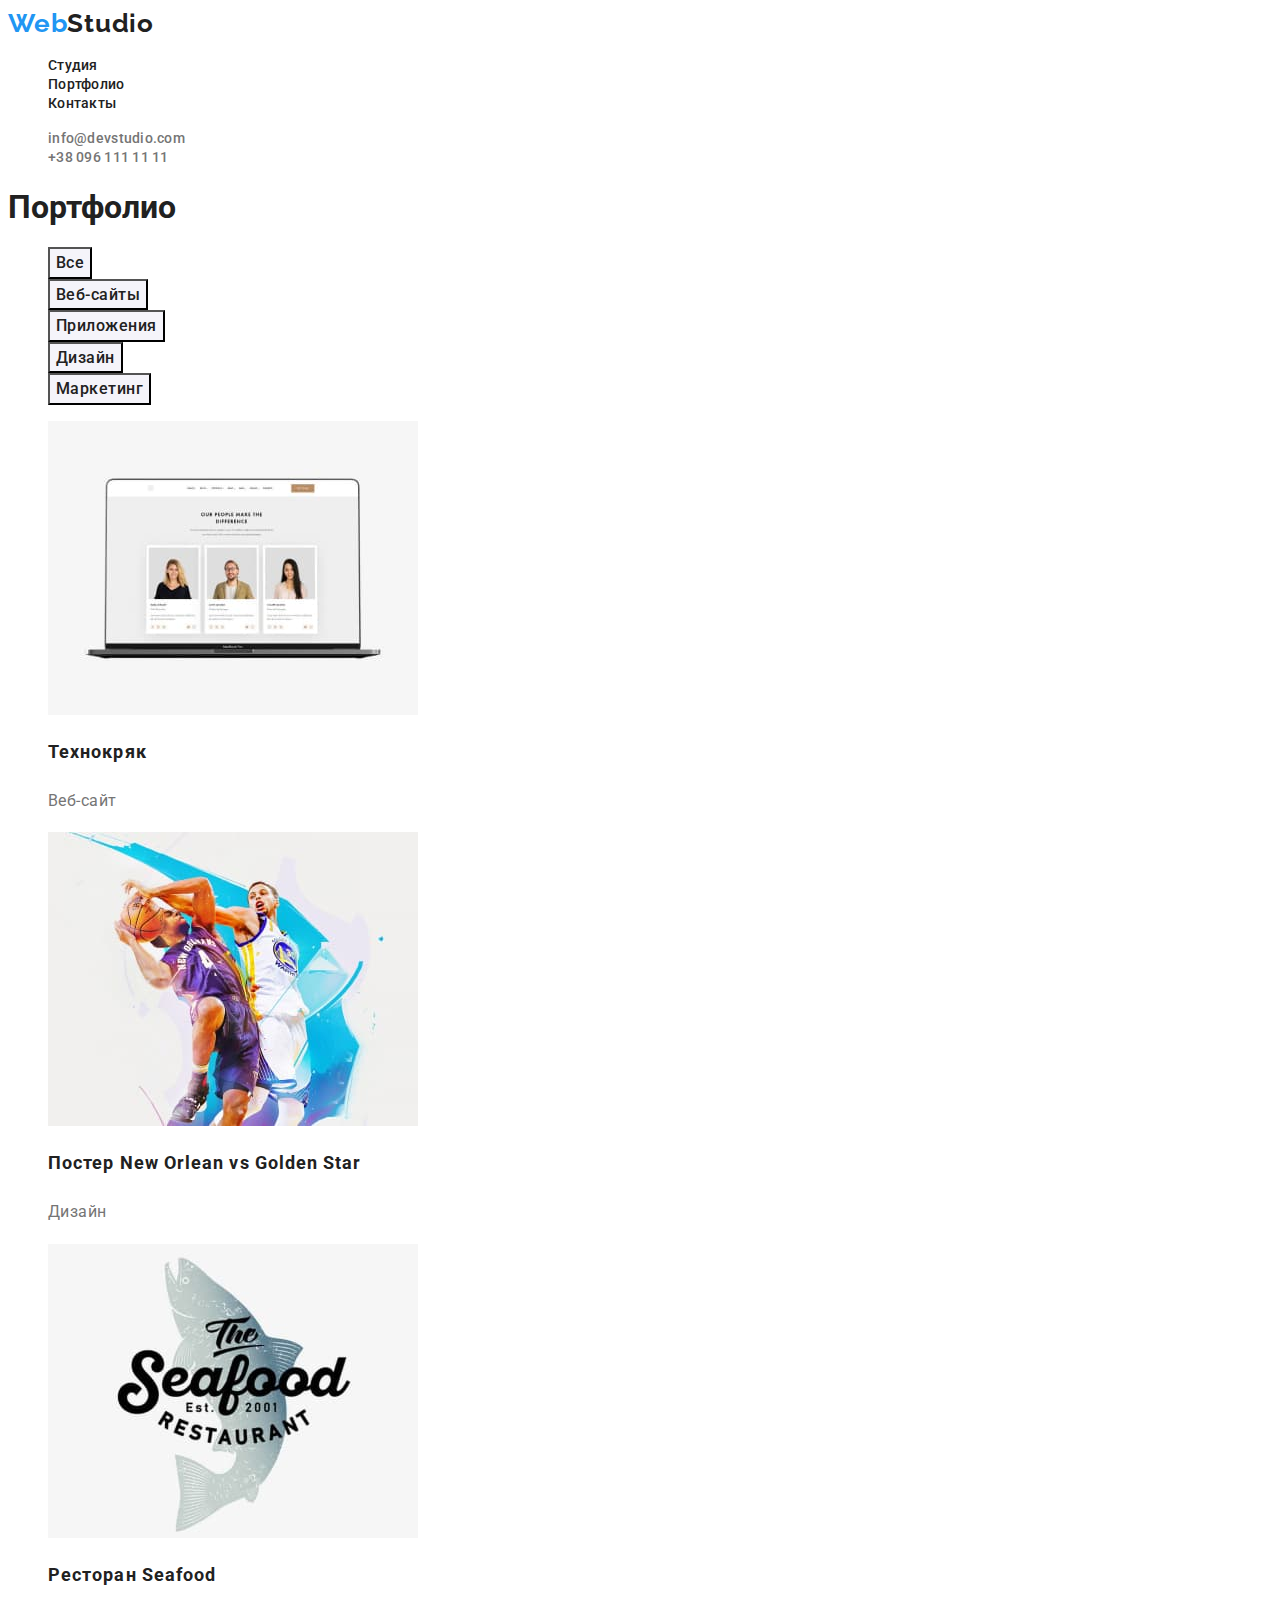
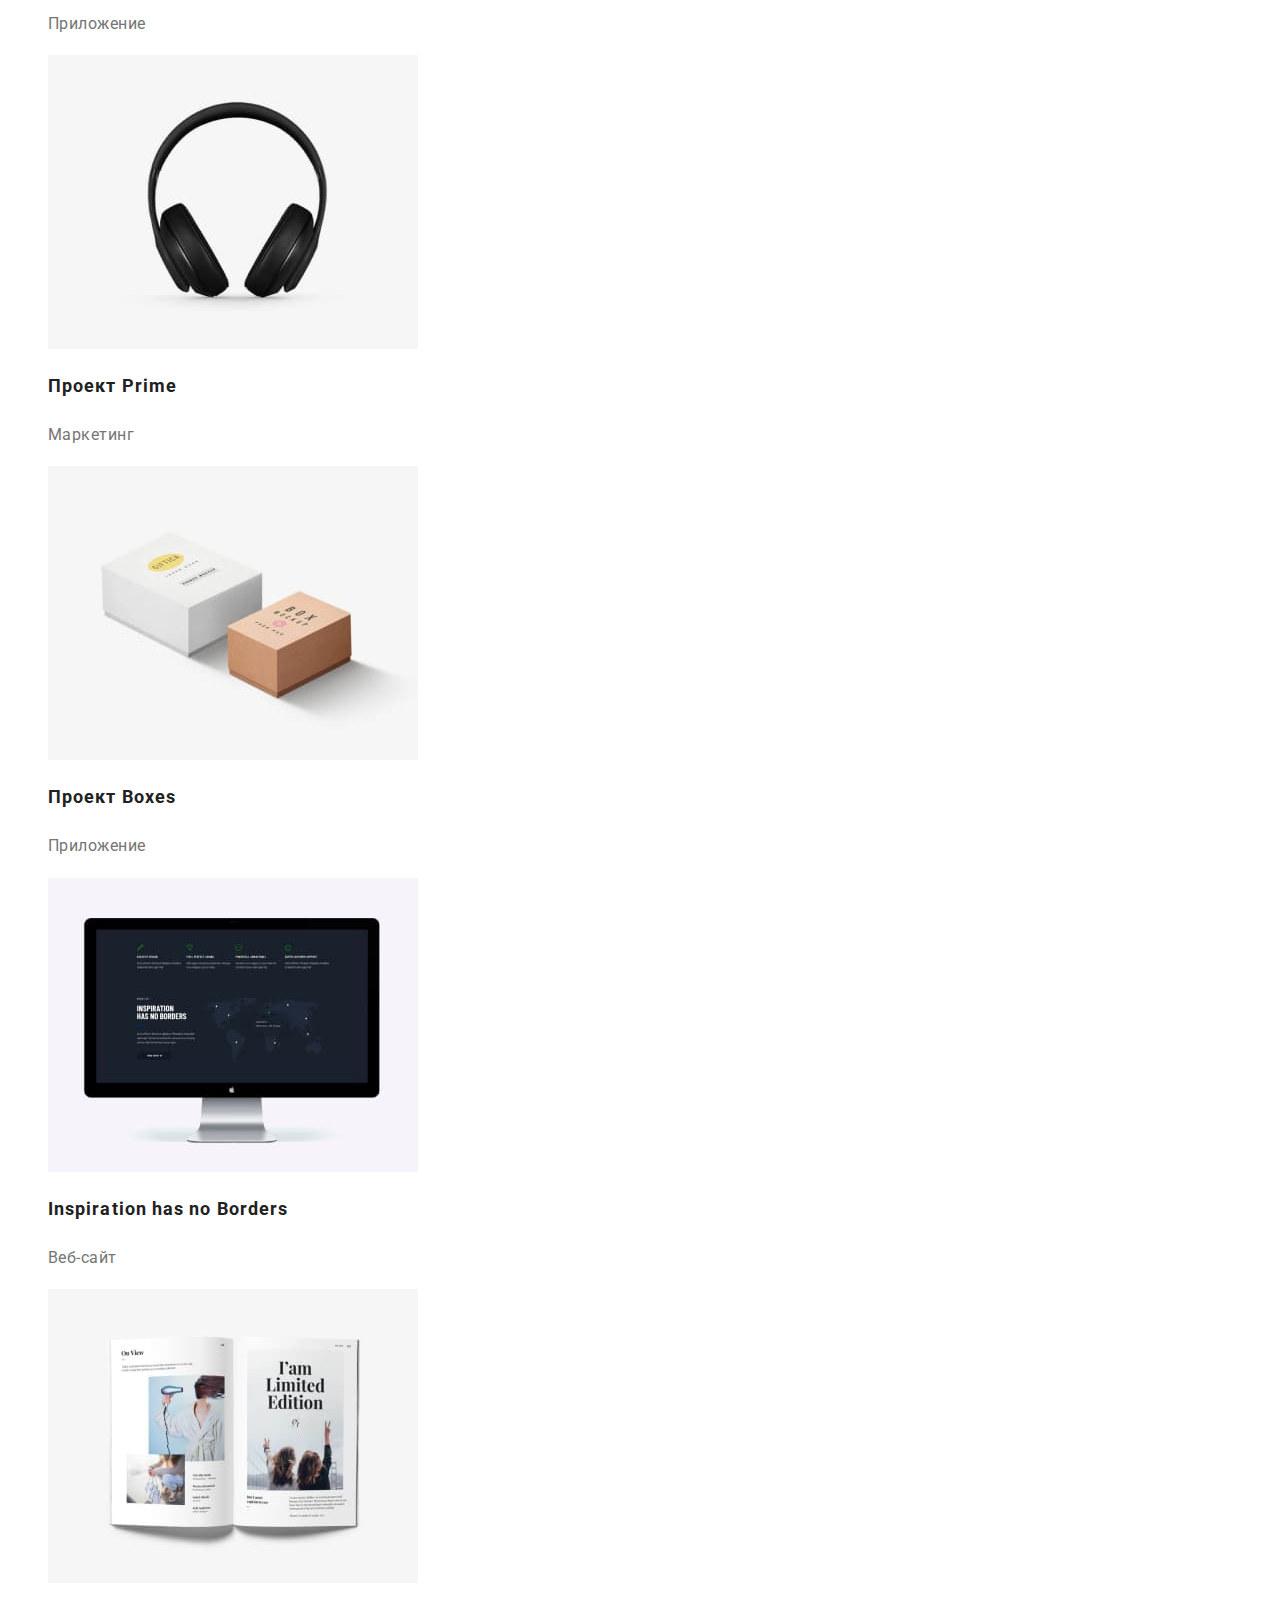
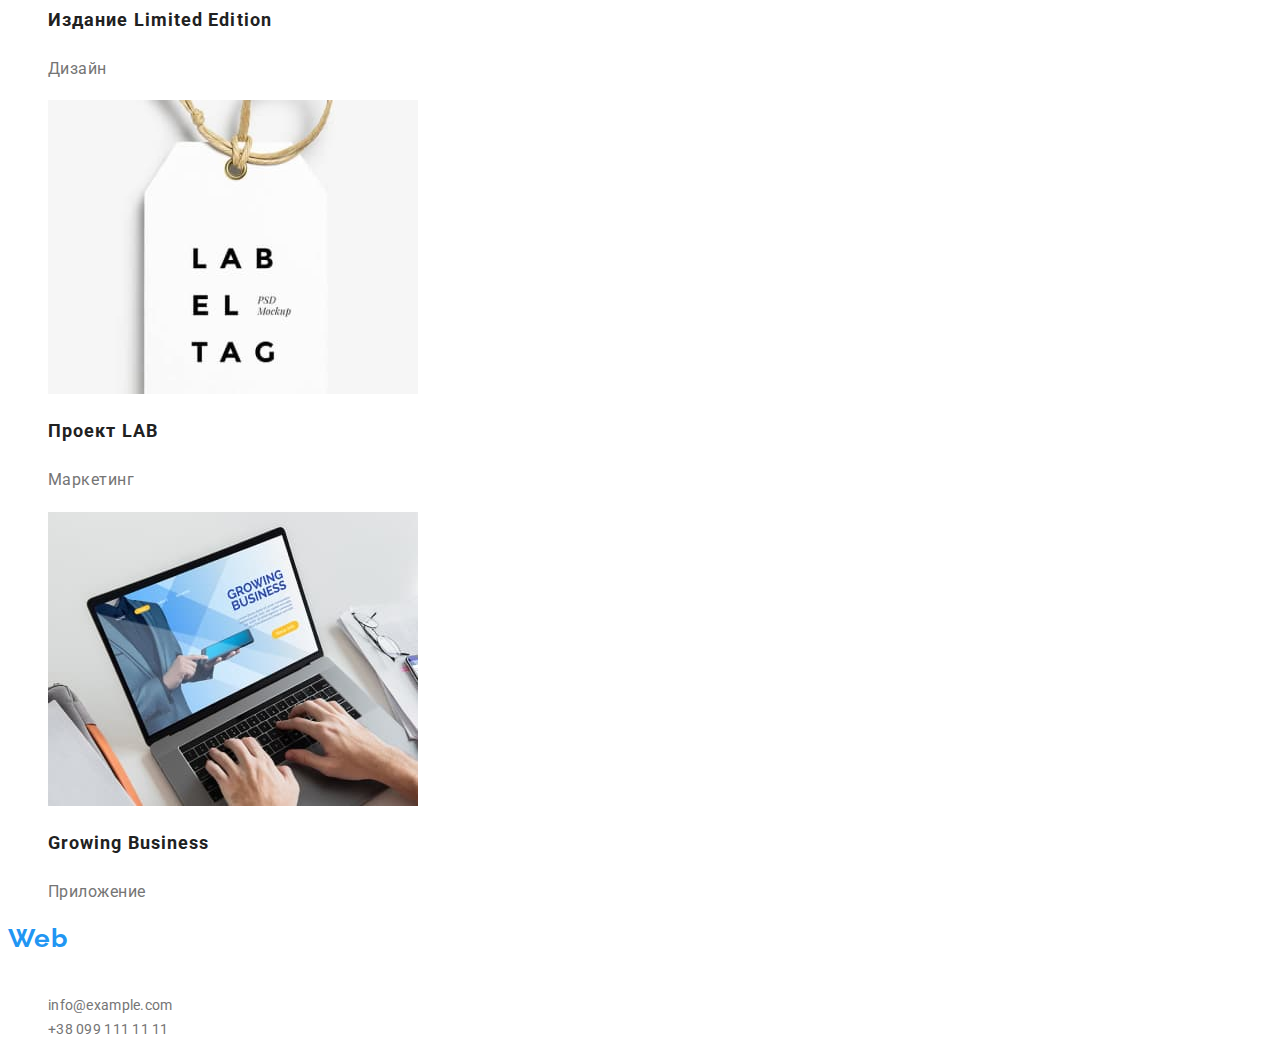
==== portfolio.html @ 9b7bf73d "," ====
<!DOCTYPE html>
<html lang="ru">
  <head>
    <meta charset="UTF-8" />
    <meta http-equiv="X-UA-Compatible" content="IE=edge" />
    <meta name="viewport" content="width=device-width, initial-scale=1.0" />
    <title>Document</title>
<link href="https://fonts.googleapis.com/css2?family=Raleway:wght@700&family=Roboto:wght@400;500;700;900&display=swap" rel="stylesheet">
    <link rel="stylesheet" href="css/styles.css" />
  </head>
  <body>
    <!--Шапка сайта-->
       <header>
      <nav>
        <a href="./index.html" class="logo"
          >Web<span class="logo-part">Studio</span></a
        >
        <ul>
          <li><a href="./index.html" class="nav-links">Студия</a></li>
          <li><a href="./portfolio.html" class="nav-links">Портфолио</a></li>
          <li><a href="" class="nav-links">Контакты</a></li>
        </ul>
      </nav>
      <ul>
        <li>
          <a href="mailto:info@devstudio.com" class="communication-first"
            >info@devstudio.com</a
          >
        </li>
        <li>
          <a href="tel:+380961111111" class="communication-first"
         >+38 096 111 11 11</a
          >
        </li>
      </ul>
    </header>

    <!--Портфолио-->
    <section>

      <h1>Портфолио</h1>
      <ul  class="filtr">
        <li><button type="button" class="portfolio-button">Все</button></li>
        <li><button type="button" class="portfolio-button">Веб-сайты</button></li>
        <li><button type="button" class="portfolio-button">Приложения</button></li>
        <li><button type="button" class="portfolio-button">Дизайн</button></li>
        <li><button type="button" class="portfolio-button">Маркетинг</button></li>
      </ul>
      <ul class="section">
        <li>
          <a href="" class="portfolio-link"><img src="images/img8.jpg" alt="Ноутбук с открытым сайтом" width="370" height="294">
          <h2 class="portfolio-title">Технокряк</h2>
          <p class="portfolio-item">Веб-сайт</p></a>
        </li>
         <li>
           <a href="" class="portfolio-link"><img src="images/img9.jpg" alt="Баскетболисты" width="370" height="294">
           <h2 class="portfolio-title">Постер New Orlean vs Golden Star</h2>
           <p class="portfolio-item">Дизайн</p></a>
         </li>
          <li>
            <a href="" class="portfolio-link"><img src="images/img10.jpg" alt="Логотип рыбного ресторана" width="370" height="294">
            <h2 class="portfolio-title">Ресторан Seafood</h2>
            <p class="portfolio-item">Приложение</p></a>
          </li>
           <li>
             <a href="" class="portfolio-link">
             <img src="images/img11.jpg" alt="Наушники" width="370" height="294">
             <h2 class="portfolio-title">Проект Prime</h2>
             <p class="portfolio-item">Маркетинг</p></a>
           </li>
            <li>
              <a href="" class="portfolio-link"><img src="images/img12.jpg" alt="Запакованые коробочки" width="370" height="294">
              <h2 class="portfolio-title">Проект Boxes</h2>
              <p class="portfolio-item">Приложение</p></a>
            </li>
             <li>
              <a href="" class="portfolio-link"> <img src="images/img13.jpg" alt="Экран компьютера с открытой программой" width="370" height="294">
               <h2 class="portfolio-title">Inspiration has no Borders</h2>
               <p class="portfolio-item">Веб-сайт</p></a>
             </li>
              <li><a href="" class="portfolio-link">
                <img src="images/img14.jpg" alt="Открытый журнал" width="370" height="294">
                <h2 class="portfolio-title">Издание Limited Edition</h2>
                <p class="portfolio-item">Дизайн</p></a>
              </li>
               <li>
                 <a href="" class="portfolio-link"><img src="images/img15.jpg" alt="Етикетка" width="370" height="294">
                 <h2 class="portfolio-title">Проект LAB</h2>
                 <p class="portfolio-item">Маркетинг</p></a>
               </li>
                <li><a href="" class="portfolio-link">
                  <img src="images/img16.jpg" alt="Работа за ноутбуком" width="370" height="294">
                  <h2 class="portfolio-title">Growing Business</h2>
                  <p class="portfolio-item">Приложение</p></a>
                </li>
                
      </ul>
    </section>
    
    <!--Футер--> 
   <footer>
      <a href="./index.html" class="logo"
        >Web<span class="logo-lower">Studio</span></a
      >
      <address class="address">г. Киев, пр-т Леси Украинки, 26</address>
      <ul>
        <li>
          <a href="mailto:info@example.com" class="communication-second"
            >info@example.com</a
          >
        </li>
        <li>
          <a href="tel:+380991111111" class="communication-second"
         >+38 099 111 11 11</a
          >

        </li>
      </ul>
  </footer>
</html>
---- css/styles.css ----
:root {
    --primary-text-color: #757575;
    --title-text-color: #212121;
    --accent-color:  #2196F3;
    --secondary-text-color: #ffffff;
    --button-background: #f5f4fa;
}
a:active{
  color: var(--accent-color);
}

body {
  font-family: roboto, sans-serif;
  color:var(--title-text-color);
}
li {
  list-style: none;
}


/* Шапка сайта */
.logo {
  color:var(--accent-color);
  font-family: raleway, sans-serif;
  text-decoration: none;
  font-weight: bold;
  font-size: 26px;
  line-height: 1.2;
  letter-spacing: 0.03em;
}
.logo-part {
  color: var(--title-text-color);
}
.logo-lower {
  color:var(--secondary-text-color);
}

.nav-links {
  color: var(--title-text-color);
  text-decoration: none;
  font-weight: 500;
  font-size: 14px;
  line-height: 1.2;
  letter-spacing: 0.02em;
}
.nav-links:hover,
.nav-links:focus {
  color:var(--accent-color);
}
 
.communication-first {
  color:var(--primary-text-color);
  text-decoration: none;
  font-weight: 500;
  font-size: 14px;
  line-height: 1.2;
  letter-spacing: 0.02em;
}
.communication-first:hover,
.communication-first:focus {
  color:var(--accent-color);
}

/*Герой */
.hero-title {
  color: var(--secondary-text-color);
  font-weight: 900;
  font-size: 44px;
  line-height: 1.4;
  text-align: center;
  letter-spacing: 0.06em;
  text-transform: uppercase;
}
.button {
  color: var(--secondary-text-color);
  background-color: var(--accent-color);
  font-weight: bold;
  font-size: 16px;
  line-height: 1.8;
}

 /* Преимущества */
.section {
  letter-spacing: 0.03em;
}

.section-title {
  font-weight: bold;
  font-size: 36px;
  line-height: 1.17;
  text-align: center;
}

.section-item {
  font-weight: bold;
  font-size: 14px;
  line-height: 1.4;
  text-transform: uppercase;
}

.information {
  font-size: 14px;
  line-height: 1.7;
  color: var(--primary-text-color);
}

 /* Сотрудники */
.team-member {
  font-weight: 500;
  font-size: 16px;
  line-height: 1.9;
  text-align: center;
}
.profession {
  color:var(--primary-text-color);
  font-size: 16px;
  line-height: 1.9;
  text-align: center;
}
.address {
  color:var(--secondary-text-color);
  font-size: 14px;
  line-height: 1.7;
  font-style: normal;
}
.communication-second {
  color:var(--primary-text-color);
  text-decoration: none;
  font-size: 14px;
  line-height: 1.7;
  letter-spacing: 0.02em;
}

/* Портфолио */

.portfolio-button {
  color: var(--title-text-color);
  background-color:var(--button-background);
  font-weight: 500;
  font-size: 16px;
  line-height: 1.6;
  text-align: center;
  letter-spacing: 0.03em;
  cursor: pointer;
}
.portfolio-button:focus,
.portfolio-button:hover {
  background-color:var(--accent-color);
  color: var(--secondary-text-color);
}
.portfolio-title {
  color:var(--title-text-color);
  font-weight: bold;
  font-size: 18px;
  line-height: 2;
  letter-spacing: 0.06em;
}
.portfolio-item {
  color:var(--primary-text-color);
  font-size: 16px;
  line-height: 1.9;
}
.portfolio-link {
  text-decoration: none;
}
button {
  font-family: inherit;
}
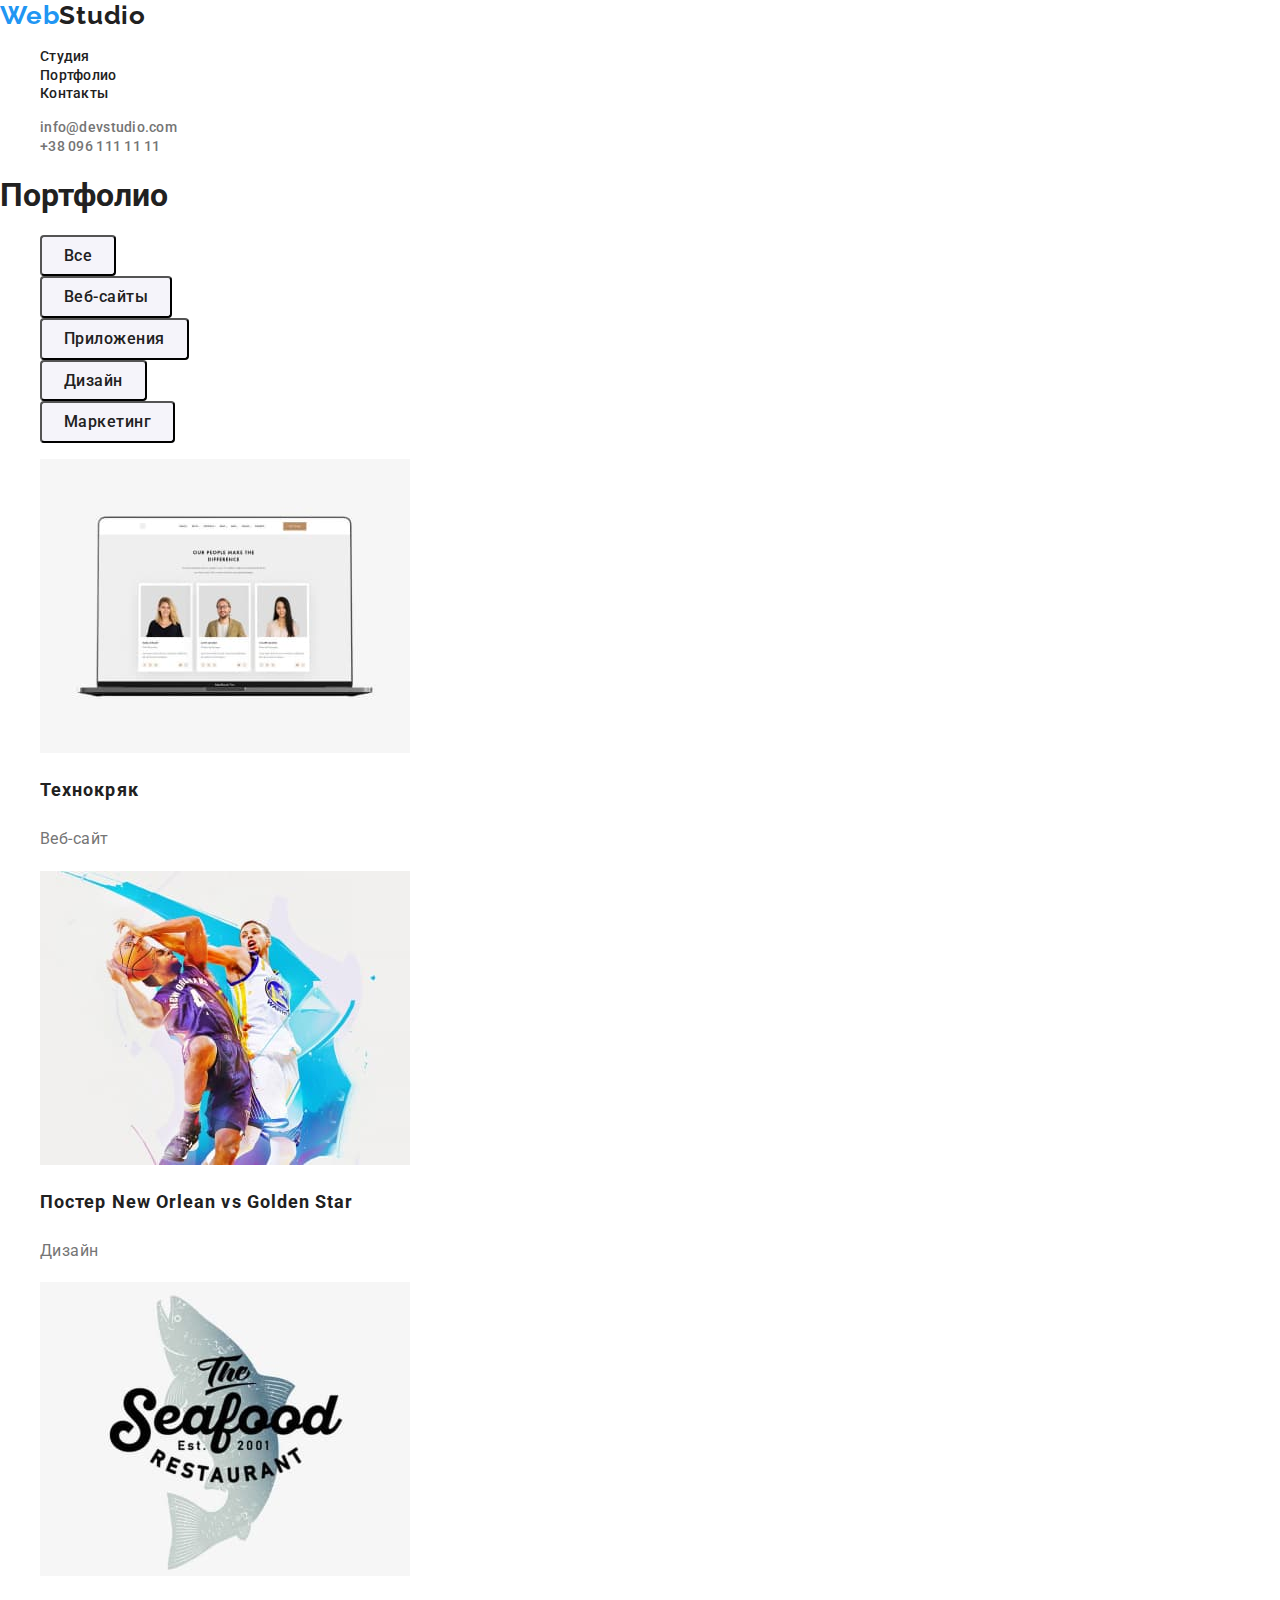
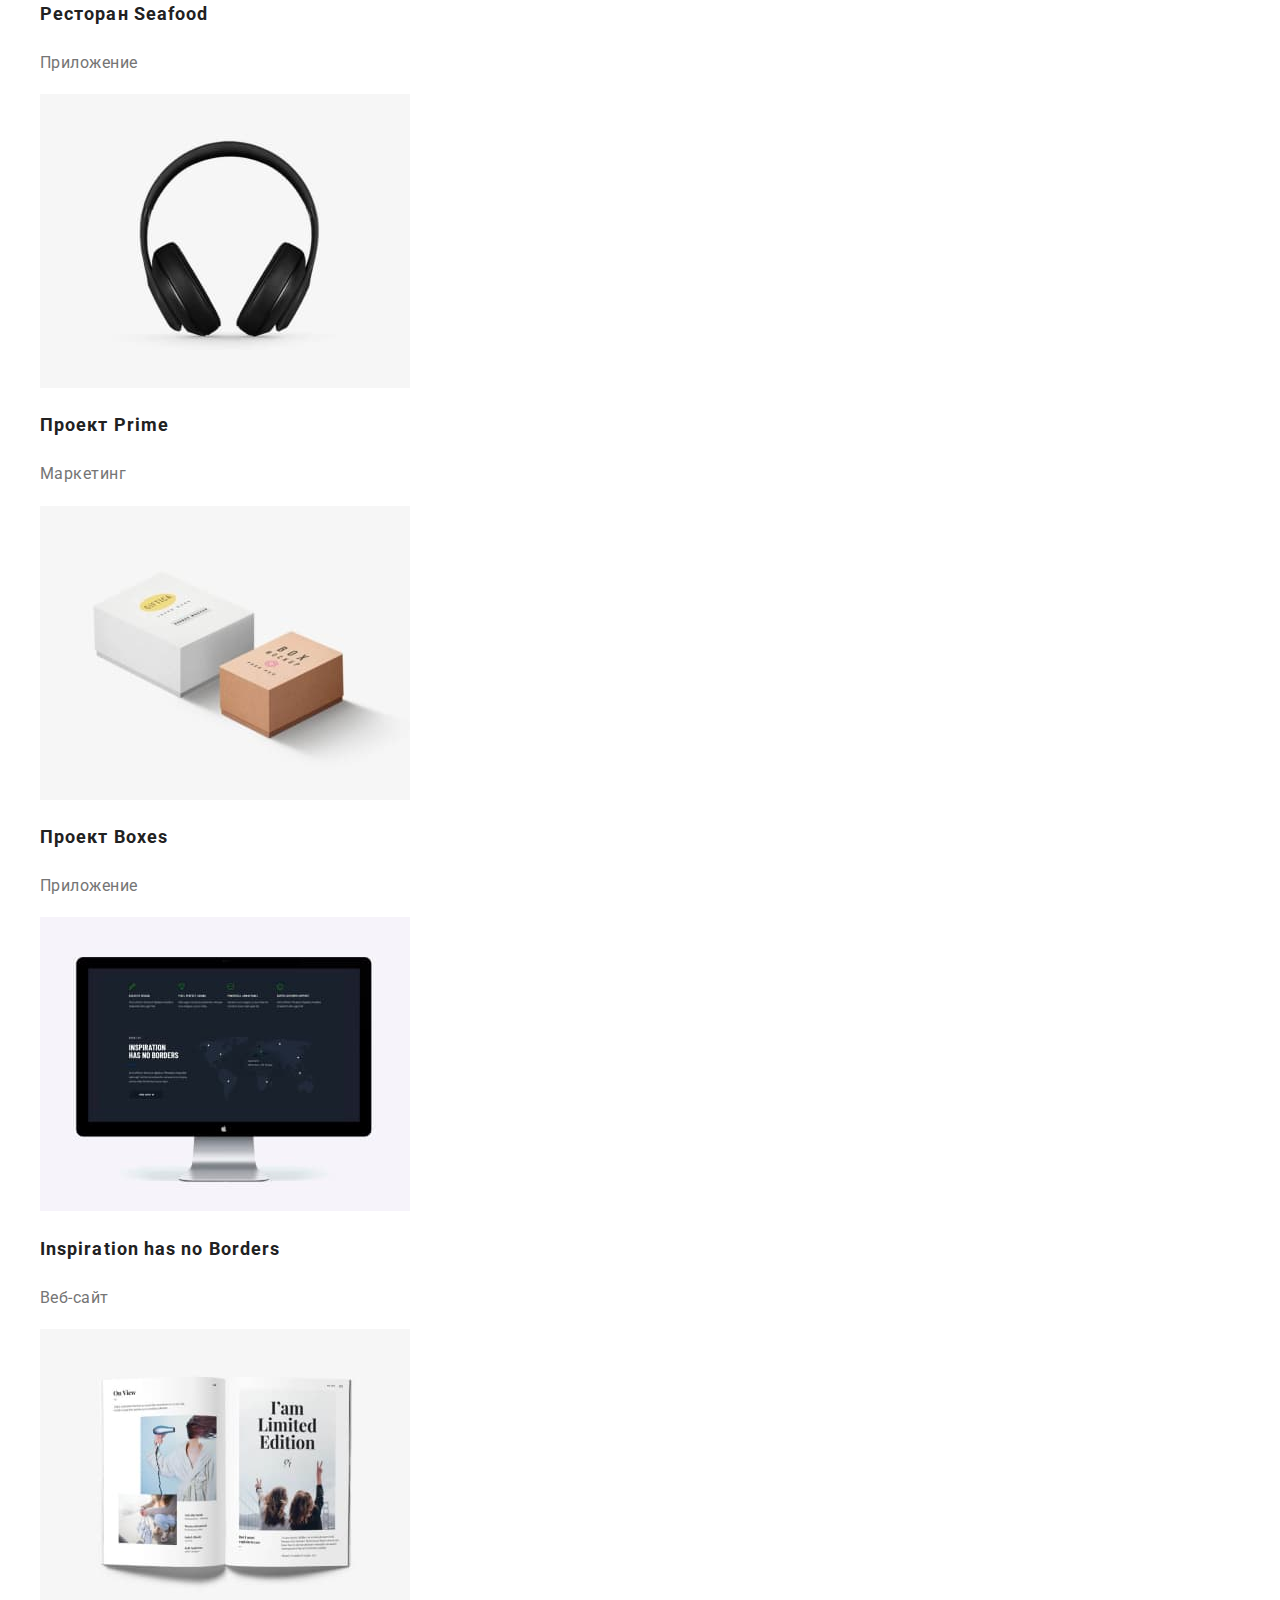
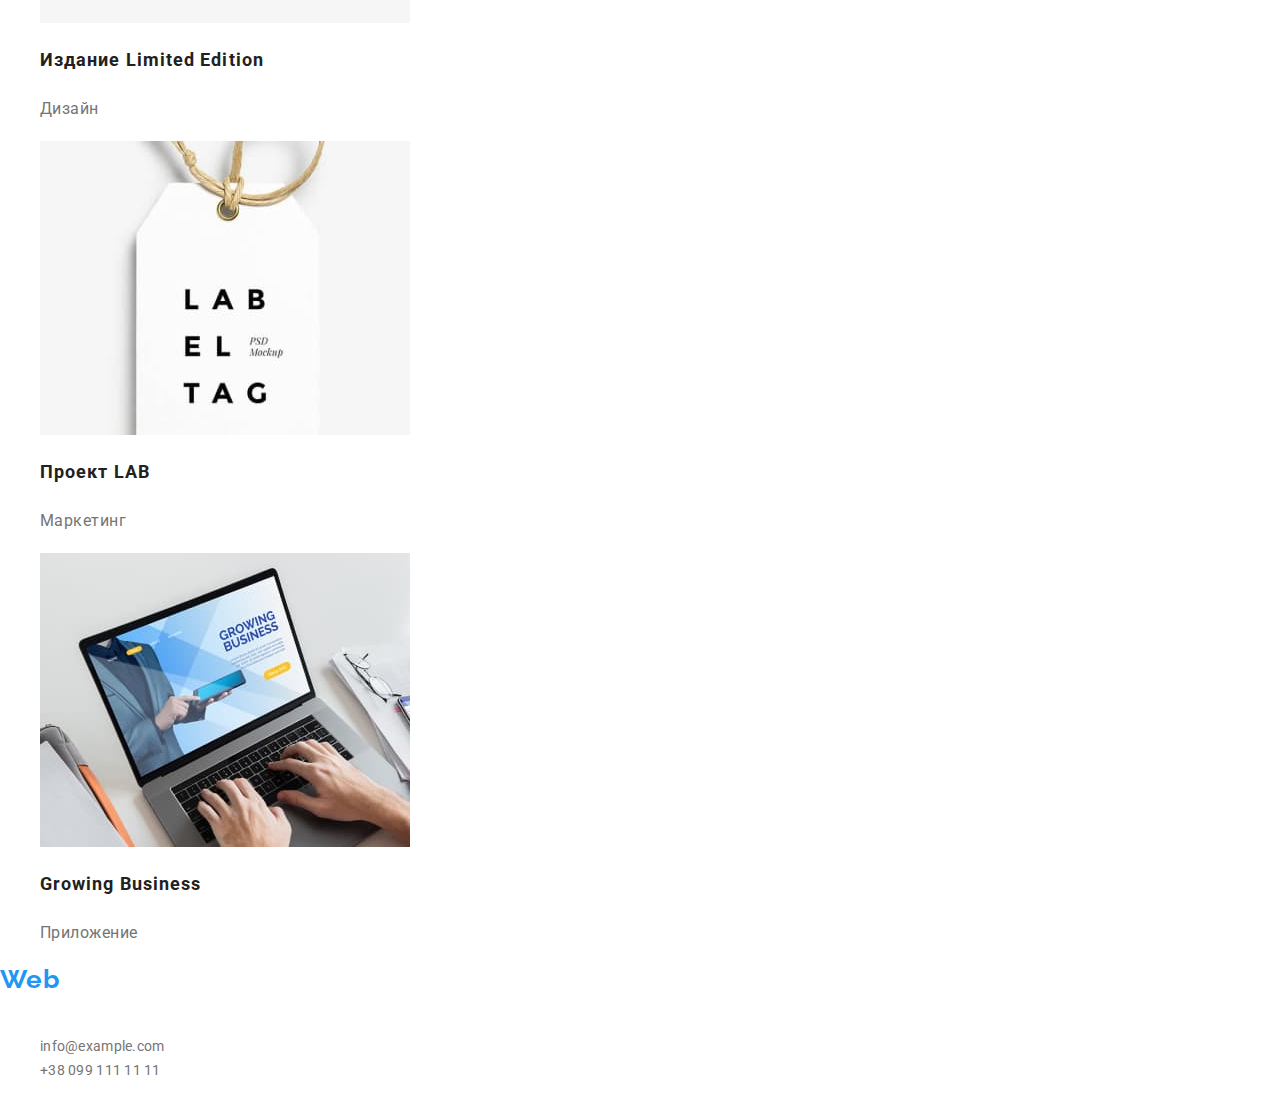
==== commit 46c79038: "ю" ====
--- a/portfolio.html
+++ b/portfolio.html
@@ -6,6 +6,7 @@
     <meta name="viewport" content="width=device-width, initial-scale=1.0" />
     <title>Document</title>
 <link href="https://fonts.googleapis.com/css2?family=Raleway:wght@700&family=Roboto:wght@400;500;700;900&display=swap" rel="stylesheet">
+<link rel="stylesheet" href="https://cdnjs.cloudflare.com/ajax/libs/modern-normalize/1.0.0/modern-normalize.min.css">
     <link rel="stylesheet" href="css/styles.css" />
   </head>
   <body>
--- a/css/styles.css
+++ b/css/styles.css
@@ -70,6 +70,7 @@
   text-align: center;
   letter-spacing: 0.06em;
   text-transform: uppercase;
+  outline: 1px solid tomato;
 }
 .button {
   color: var(--secondary-text-color);
@@ -142,6 +143,8 @@
   text-align: center;
   letter-spacing: 0.03em;
   cursor: pointer;
+  padding: 6px 22px;
+  border-radius: 4px;
 }
 .portfolio-button:focus,
 .portfolio-button:hover {
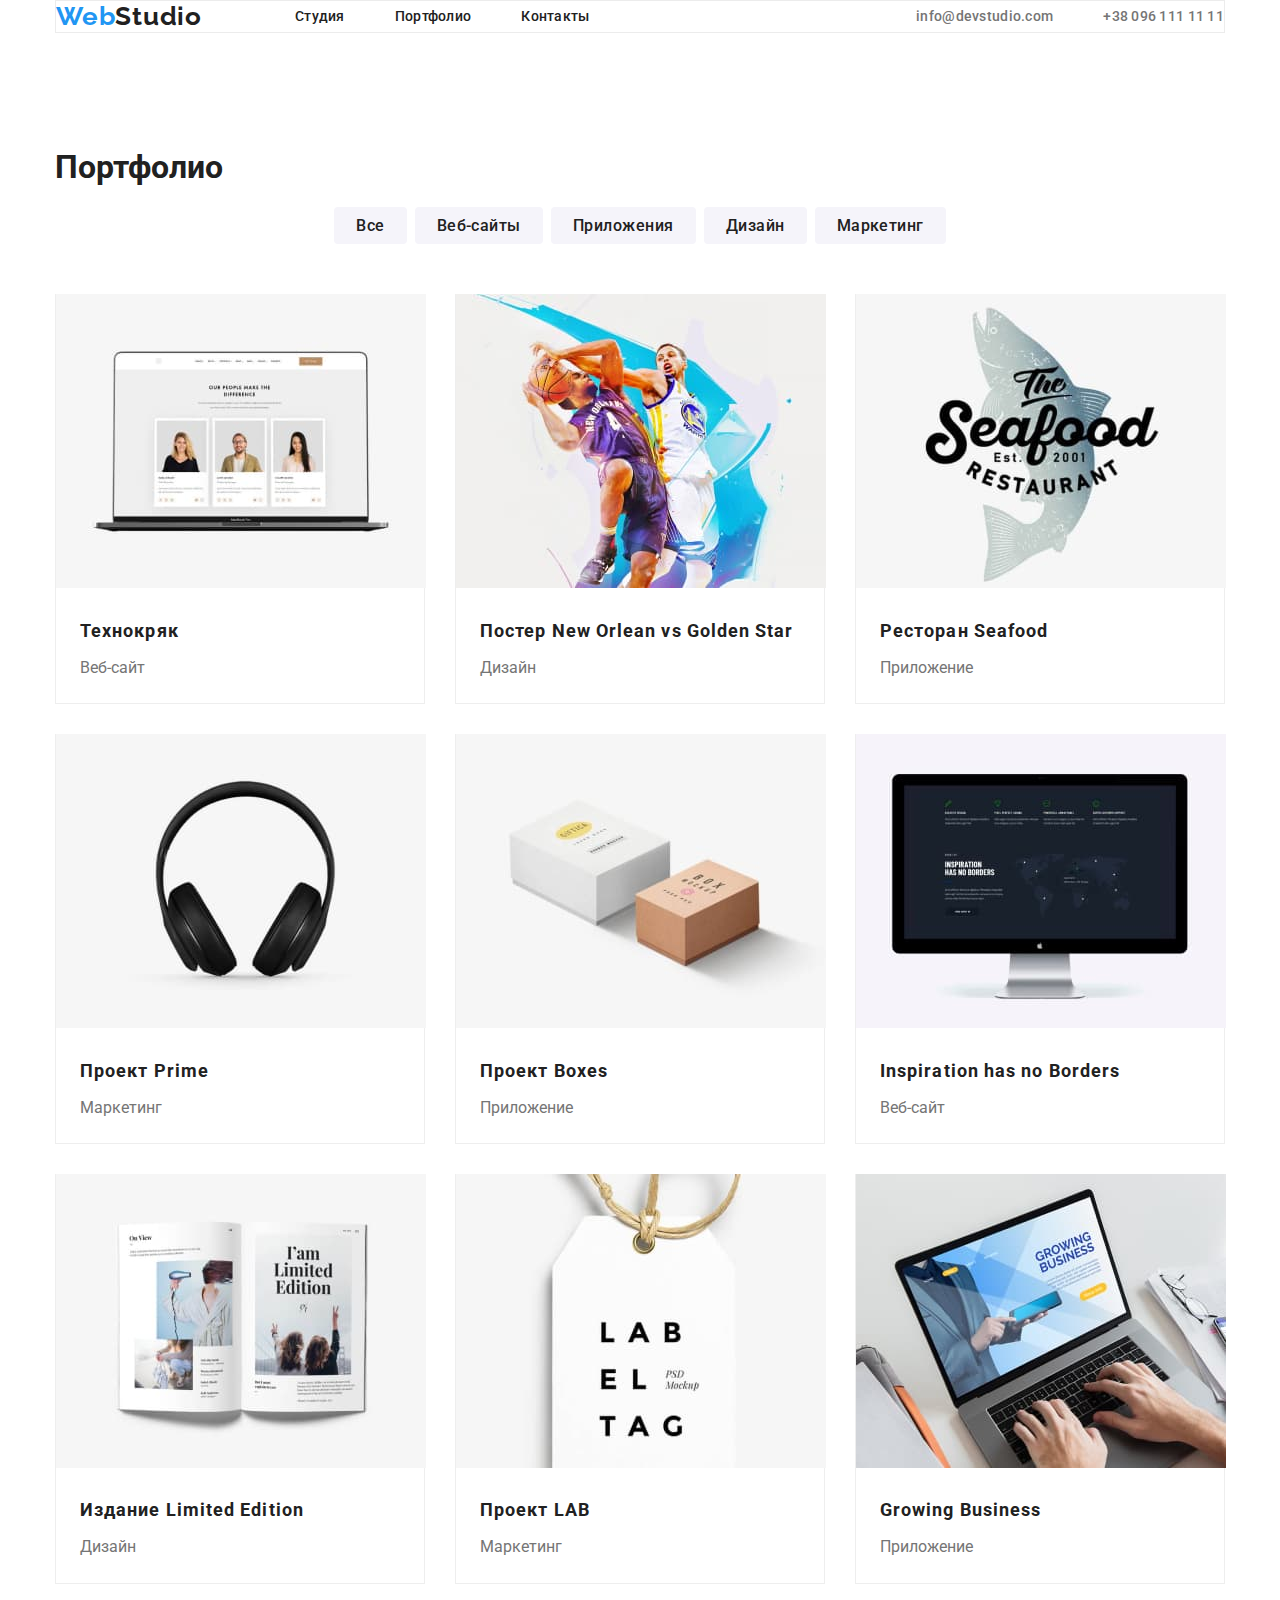
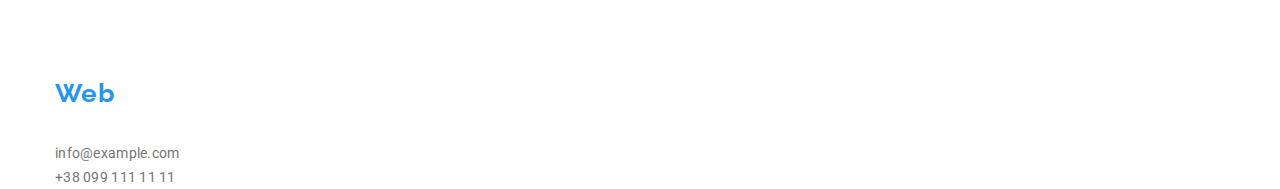
==== commit 786bc70e: "." ====
--- a/portfolio.html
+++ b/portfolio.html
@@ -1,121 +1,131 @@
 <!DOCTYPE html>
 <html lang="ru">
-  <head>
-    <meta charset="UTF-8" />
-    <meta http-equiv="X-UA-Compatible" content="IE=edge" />
-    <meta name="viewport" content="width=device-width, initial-scale=1.0" />
-    <title>Document</title>
-<link href="https://fonts.googleapis.com/css2?family=Raleway:wght@700&family=Roboto:wght@400;500;700;900&display=swap" rel="stylesheet">
-<link rel="stylesheet" href="https://cdnjs.cloudflare.com/ajax/libs/modern-normalize/1.0.0/modern-normalize.min.css">
-    <link rel="stylesheet" href="css/styles.css" />
-  </head>
-  <body>
-    <!--Шапка сайта-->
-       <header>
+
+<head>
+  <meta charset="UTF-8" />
+  <meta http-equiv="X-UA-Compatible" content="IE=edge" />
+  <meta name="viewport" content="width=device-width, initial-scale=1.0" />
+  <title>Document</title>
+  <link href="https://fonts.googleapis.com/css2?family=Raleway:wght@700&family=Roboto:wght@400;500;700;900&display=swap"
+    rel="stylesheet">
+  <link rel="stylesheet" href="https://cdnjs.cloudflare.com/ajax/libs/modern-normalize/1.0.0/modern-normalize.min.css">
+  <link rel="stylesheet" href="css/styles.css" />
+</head>
+
+<body>
+  <!--Шапка сайта-->
+  <div class="container">
+    <header class="header">
+      <a href="./index.html" class="logo">Web<span class="logo-part">Studio</span></a>
       <nav>
-        <a href="./index.html" class="logo"
-          >Web<span class="logo-part">Studio</span></a
-        >
-        <ul>
-          <li><a href="./index.html" class="nav-links">Студия</a></li>
-          <li><a href="./portfolio.html" class="nav-links">Портфолио</a></li>
-          <li><a href="" class="nav-links">Контакты</a></li>
+        <ul class="site-nav list">
+          <li class="item"><a href="./index.html" class="nav-links current">Студия</a></li>
+          <li class="item"><a href="./portfolio.html" class="nav-links current">Портфолио</a></li>
+          <li class="item"><a href="" class="nav-links current">Контакты</a></li>
         </ul>
       </nav>
-      <ul>
-        <li>
-          <a href="mailto:info@devstudio.com" class="communication-first"
-            >info@devstudio.com</a
-          >
+      <ul class="communication list">
+        <li class="item">
+          <a href="mailto:info@devstudio.com" class="communication-first">info@devstudio.com</a>
         </li>
-        <li>
-          <a href="tel:+380961111111" class="communication-first"
-         >+38 096 111 11 11</a
-          >
+        <li class="item">
+          <a href="tel:+380961111111" class="communication-first">+38 096 111 11 11</a>
         </li>
       </ul>
     </header>
+  </div>
 
-    <!--Портфолио-->
-    <section>
+  <!--Портфолио-->
+  <section class="section">
+    <div class="container">
+      <h1>Портфолио</h1>
+      <ul class="filtr">
+        <li class="filtr-list"><button type="button" class="portfolio-button">Все</button></li>
+        <li class="filtr-list"><button type="button" class="portfolio-button">Веб-сайты</button></li>
+        <li class="filtr-list"><button type="button" class="portfolio-button">Приложения</button></li>
+        <li class="filtr-list"><button type="button" class="portfolio-button">Дизайн</button></li>
+        <li class="filtr-list"><button type="button" class="portfolio-button">Маркетинг</button></li>
+      </ul>
+      <ul class="portfolio-container">
+        <li class="portfolio-elements">
+          <a href="" class="portfolio-link"><img src="images/img8.jpg" alt="Ноутбук с открытым сайтом" width="370">
+            <div class="border">
+              <h2 class="portfolio-title">Технокряк</h2>
+              <p class="portfolio-item">Веб-сайт</p>
+            </div>
+          </a>
+        </li>
+        <li class="portfolio-elements">
+          <a href="" class="portfolio-link"><img src="images/img9.jpg" alt="Баскетболисты" width="370">
+            <h2 class="portfolio-title">Постер New Orlean vs Golden Star</h2>
+            <p class="portfolio-item">Дизайн</p>
+          </a>
+        </li>
+        <li class="portfolio-elements">
+          <a href="" class="portfolio-link"><img src="images/img10.jpg" alt="Логотип рыбного ресторана" width="370">
+            <h2 class="portfolio-title">Ресторан Seafood</h2>
+            <p class="portfolio-item">Приложение</p>
+          </a>
+        </li>
+        <li class="portfolio-elements">
+          <a href="" class="portfolio-link">
+            <img src="images/img11.jpg" alt="Наушники" width="370">
+            <h2 class="portfolio-title">Проект Prime</h2>
+            <p class="portfolio-item">Маркетинг</p>
+          </a>
+        </li>
+        <li class="portfolio-elements">
+          <a href="" class="portfolio-link"><img src="images/img12.jpg" alt="Запакованые коробочки" width="370">
+            <h2 class="portfolio-title">Проект Boxes</h2>
+            <p class="portfolio-item">Приложение</p>
+          </a>
+        </li>
+        <li class="portfolio-elements">
+          <a href="" class="portfolio-link"> <img src="images/img13.jpg" alt="Экран компьютера с открытой программой"
+              width="370">
+            <h2 class="portfolio-title">Inspiration has no Borders</h2>
+            <p class="portfolio-item">Веб-сайт</p>
+          </a>
+        </li>
+        <li class="portfolio-elements">
+          <a href="" class="portfolio-link">
+            <img src="images/img14.jpg" alt="Открытый журнал" width="370">
+            <h2 class="portfolio-title">Издание Limited Edition</h2>
+            <p class="portfolio-item">Дизайн</p>
+          </a>
+        </li>
+        <li class="portfolio-elements">
+          <a href="" class="portfolio-link"><img src="images/img15.jpg" alt="Етикетка" width="370">
+            <h2 class="portfolio-title">Проект LAB</h2>
+            <p class="portfolio-item">Маркетинг</p>
+          </a>
+        </li>
+        <li class="portfolio-elements">
+          <a href="" class="portfolio-link">
+            <img src="images/img16.jpg" alt="Работа за ноутбуком" width="370">
+            <h2 class="portfolio-title">Growing Business</h2>
+            <p class="portfolio-item">Приложение</p>
+          </a>
+        </li>
+      </ul>
+    </div>
+  </section>
 
-      <h1>Портфолио</h1>
-      <ul  class="filtr">
-        <li><button type="button" class="portfolio-button">Все</button></li>
-        <li><button type="button" class="portfolio-button">Веб-сайты</button></li>
-        <li><button type="button" class="portfolio-button">Приложения</button></li>
-        <li><button type="button" class="portfolio-button">Дизайн</button></li>
-        <li><button type="button" class="portfolio-button">Маркетинг</button></li>
-      </ul>
-      <ul class="section">
-        <li>
-          <a href="" class="portfolio-link"><img src="images/img8.jpg" alt="Ноутбук с открытым сайтом" width="370" height="294">
-          <h2 class="portfolio-title">Технокряк</h2>
-          <p class="portfolio-item">Веб-сайт</p></a>
-        </li>
-         <li>
-           <a href="" class="portfolio-link"><img src="images/img9.jpg" alt="Баскетболисты" width="370" height="294">
-           <h2 class="portfolio-title">Постер New Orlean vs Golden Star</h2>
-           <p class="portfolio-item">Дизайн</p></a>
-         </li>
-          <li>
-            <a href="" class="portfolio-link"><img src="images/img10.jpg" alt="Логотип рыбного ресторана" width="370" height="294">
-            <h2 class="portfolio-title">Ресторан Seafood</h2>
-            <p class="portfolio-item">Приложение</p></a>
-          </li>
-           <li>
-             <a href="" class="portfolio-link">
-             <img src="images/img11.jpg" alt="Наушники" width="370" height="294">
-             <h2 class="portfolio-title">Проект Prime</h2>
-             <p class="portfolio-item">Маркетинг</p></a>
-           </li>
-            <li>
-              <a href="" class="portfolio-link"><img src="images/img12.jpg" alt="Запакованые коробочки" width="370" height="294">
-              <h2 class="portfolio-title">Проект Boxes</h2>
-              <p class="portfolio-item">Приложение</p></a>
-            </li>
-             <li>
-              <a href="" class="portfolio-link"> <img src="images/img13.jpg" alt="Экран компьютера с открытой программой" width="370" height="294">
-               <h2 class="portfolio-title">Inspiration has no Borders</h2>
-               <p class="portfolio-item">Веб-сайт</p></a>
-             </li>
-              <li><a href="" class="portfolio-link">
-                <img src="images/img14.jpg" alt="Открытый журнал" width="370" height="294">
-                <h2 class="portfolio-title">Издание Limited Edition</h2>
-                <p class="portfolio-item">Дизайн</p></a>
-              </li>
-               <li>
-                 <a href="" class="portfolio-link"><img src="images/img15.jpg" alt="Етикетка" width="370" height="294">
-                 <h2 class="portfolio-title">Проект LAB</h2>
-                 <p class="portfolio-item">Маркетинг</p></a>
-               </li>
-                <li><a href="" class="portfolio-link">
-                  <img src="images/img16.jpg" alt="Работа за ноутбуком" width="370" height="294">
-                  <h2 class="portfolio-title">Growing Business</h2>
-                  <p class="portfolio-item">Приложение</p></a>
-                </li>
-                
-      </ul>
-    </section>
-    
-    <!--Футер--> 
-   <footer>
-      <a href="./index.html" class="logo"
-        >Web<span class="logo-lower">Studio</span></a
-      >
+  <!--Футер-->
+  <footer>
+    <div class="container">
+      <a href="./index.html" class="logo">Web<span class="logo-lower">Studio</span></a>
       <address class="address">г. Киев, пр-т Леси Украинки, 26</address>
       <ul>
         <li>
-          <a href="mailto:info@example.com" class="communication-second"
-            >info@example.com</a
-          >
+          <a href="mailto:info@example.com" class="communication-second">info@example.com</a>
         </li>
         <li>
-          <a href="tel:+380991111111" class="communication-second"
-         >+38 099 111 11 11</a
-          >
-
+          <a href="tel:+380991111111" class="communication-second">+38 099 111 11 11</a>
         </li>
       </ul>
+    </div>
+
   </footer>
-</html>
+
+</html>--- a/css/styles.css
+++ b/css/styles.css
@@ -5,9 +5,6 @@
     --secondary-text-color: #ffffff;
     --button-background: #f5f4fa;
 }
-a:active{
-  color: var(--accent-color);
-}
 
 body {
   font-family: roboto, sans-serif;
@@ -16,9 +13,19 @@
 li {
   list-style: none;
 }
+ul{
+  margin: 0;
+  padding: 0;
+}
 
 
 /* Шапка сайта */
+.header {
+  display: flex;
+  align-items: center;
+  border: 1px solid #ECECEC;
+}
+
 .logo {
   color:var(--accent-color);
   font-family: raleway, sans-serif;
@@ -27,6 +34,7 @@
   font-size: 26px;
   line-height: 1.2;
   letter-spacing: 0.03em;
+  margin-right: 93px;
 }
 .logo-part {
   color: var(--title-text-color);
@@ -35,6 +43,18 @@
   color:var(--secondary-text-color);
 }
 
+ .site-nav {
+display: flex;
+}
+
+.item {
+margin-right: 50px;
+}
+
+ .item:last-child {
+margin-right: 0;
+}
+
 .nav-links {
   color: var(--title-text-color);
   text-decoration: none;
@@ -43,10 +63,19 @@
   line-height: 1.2;
   letter-spacing: 0.02em;
 }
+
 .nav-links:hover,
 .nav-links:focus {
   color:var(--accent-color);
 }
+
+.site-nav .nav-links .current {
+  color: var(--accent-color);
+}
+.communication {
+  display: flex;
+  margin-left: auto;
+}
  
 .communication-first {
   color:var(--primary-text-color);
@@ -60,17 +89,29 @@
 .communication-first:focus {
   color:var(--accent-color);
 }
+.container {
+  width: 1200px;
+  margin-left: auto;
+  margin-right: auto;
+  padding: 0 15px 0 15px;
+}
 
 /*Герой */
+.hero {
+   text-align: center;
+   padding-bottom: 94px;
+}
+
 .hero-title {
   color: var(--secondary-text-color);
   font-weight: 900;
   font-size: 44px;
   line-height: 1.4;
-  text-align: center;
+ 
   letter-spacing: 0.06em;
   text-transform: uppercase;
-  outline: 1px solid tomato;
+  margin-bottom: 30px;
+  margin-top: 0;
 }
 .button {
   color: var(--secondary-text-color);
@@ -81,15 +122,23 @@
 }
 
  /* Преимущества */
-.section {
-  letter-spacing: 0.03em;
-}
+
+ .section {
+   padding-top: 94px;
+   padding-bottom: 94px;
+ }
+ .section.no-padding {
+   padding-top: 0
+ }
 
 .section-title {
   font-weight: bold;
   font-size: 36px;
   line-height: 1.17;
+  letter-spacing: 0.03em;
   text-align: center;
+  margin-top: 0;
+  margin-bottom: 50px;
 }
 
 .section-item {
@@ -97,12 +146,37 @@
   font-size: 14px;
   line-height: 1.4;
   text-transform: uppercase;
+  letter-spacing: 0.03em;
+  margin-top: 0;
+  margin-bottom: 10px;
+}
+
+.section-item:last-child {
+  margin-right: 0;
 }
 
 .information {
   font-size: 14px;
   line-height: 1.7;
   color: var(--primary-text-color);
+  letter-spacing: 0.03em;
+  margin-top: 0;
+  margin-bottom: 0;
+}
+
+.information:last-child{
+margin-right: 0;
+}
+
+/* Услуги */
+.list{
+  display: flex;
+}
+.list-item {
+  margin-right: 30px;
+}
+.list-item:last-child {
+  margin-right: 0;
 }
 
  /* Сотрудники */
@@ -110,19 +184,29 @@
   font-weight: 500;
   font-size: 16px;
   line-height: 1.9;
+  letter-spacing: 0.03em;
   text-align: center;
+  margin-top: 30px;
+  margin-bottom: 10px;
 }
 .profession {
   color:var(--primary-text-color);
   font-size: 16px;
   line-height: 1.9;
+  letter-spacing: 0.03em;
   text-align: center;
-}
+  margin: 0;
+  margin-bottom: 30px;
+}
+
+/* Футер */
+
 .address {
   color:var(--secondary-text-color);
   font-size: 14px;
   line-height: 1.7;
   font-style: normal;
+  margin-bottom: 9px;
 }
 .communication-second {
   color:var(--primary-text-color);
@@ -132,8 +216,44 @@
   letter-spacing: 0.02em;
 }
 
+
 /* Портфолио */
 
+.portfolio-container {
+  display: flex;
+  flex-wrap: wrap;
+}
+.portfolio-elements {
+  width: 370px;
+  margin-right: 30px;
+  margin-bottom: 30px;
+  border: 1px solid #EEEEEE;
+  border-top: transparent;
+  
+}
+.portfolio-elements:nth-child(3n) {
+  margin-right: 0;
+}
+.portfolio-elements:nth-last-child(-n+3) {
+  margin-bottom: 0;
+}
+/* 
+.border{
+  border: 1px solid #EEEEEE;
+  border-top: transparent;
+} */
+.filtr{
+  display: flex;
+  justify-content: center;
+  margin-bottom: 50px;
+}
+.filtr-list{
+  
+  margin-right: 8px;
+}
+.filtr-list:last-child{
+  margin-right: 0;
+}
 .portfolio-button {
   color: var(--title-text-color);
   background-color:var(--button-background);
@@ -145,7 +265,10 @@
   cursor: pointer;
   padding: 6px 22px;
   border-radius: 4px;
-}
+  border: transparent;
+}
+
+
 .portfolio-button:focus,
 .portfolio-button:hover {
   background-color:var(--accent-color);
@@ -157,11 +280,19 @@
   font-size: 18px;
   line-height: 2;
   letter-spacing: 0.06em;
+  margin-top: 20px;
+  margin-left: 24px;
+  margin-right: 24px;
+  margin-bottom: 4px;
 }
 .portfolio-item {
   color:var(--primary-text-color);
   font-size: 16px;
   line-height: 1.9;
+  margin-top: 0;
+  margin-left: 24px;
+  margin-right: 24px;
+  margin-bottom: 20px;
 }
 .portfolio-link {
   text-decoration: none;
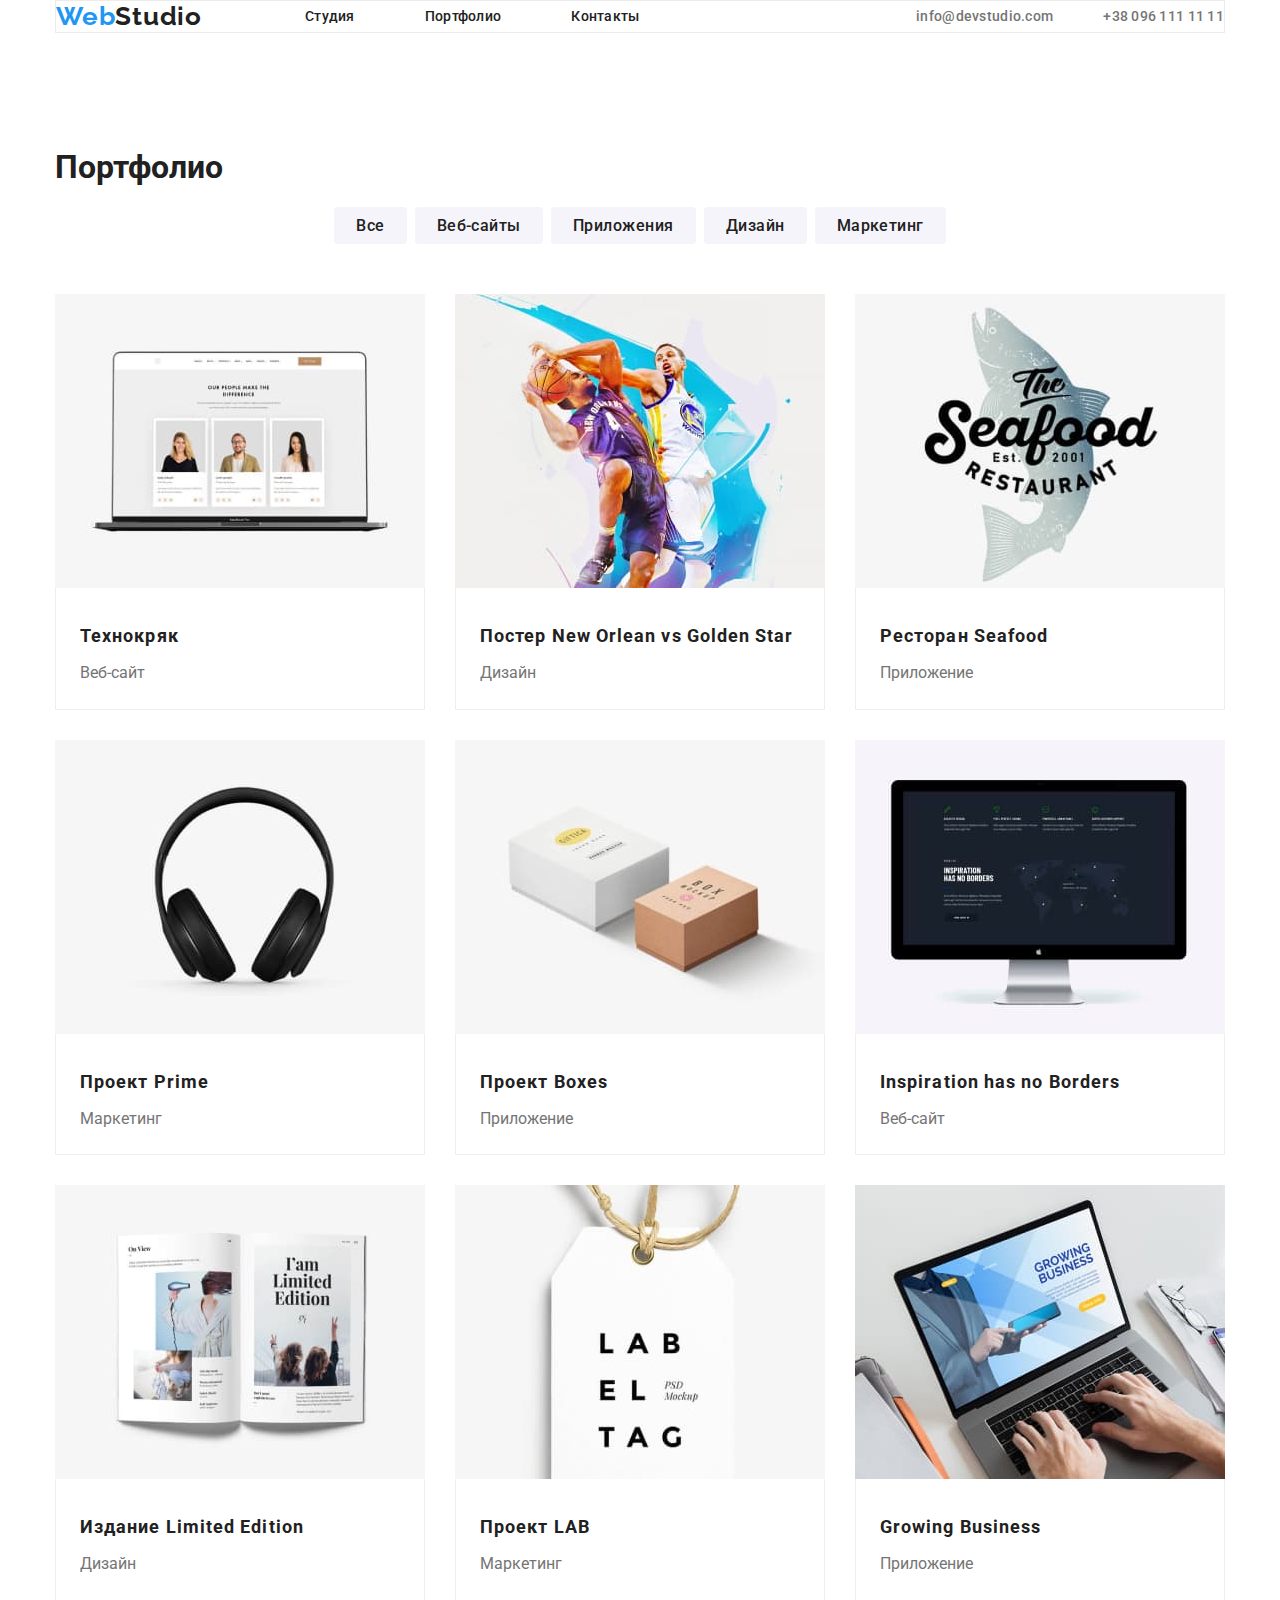
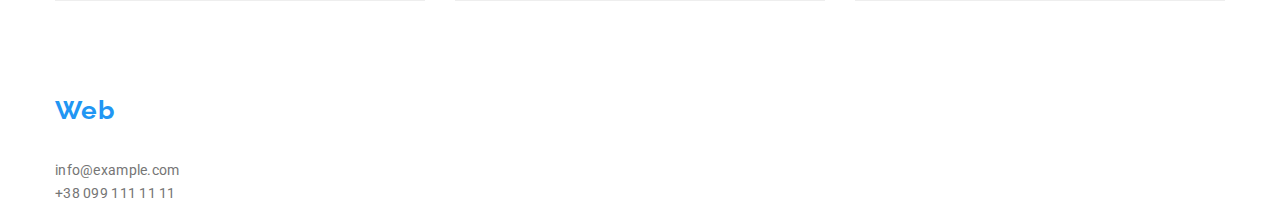
==== commit 34e0ff9b: "." ====
--- a/portfolio.html
+++ b/portfolio.html
@@ -49,7 +49,7 @@
       <ul class="portfolio-container">
         <li class="portfolio-elements">
           <a href="" class="portfolio-link"><img src="images/img8.jpg" alt="Ноутбук с открытым сайтом" width="370">
-            <div class="border">
+            <div class="portfolio-border">
               <h2 class="portfolio-title">Технокряк</h2>
               <p class="portfolio-item">Веб-сайт</p>
             </div>
@@ -57,54 +57,70 @@
         </li>
         <li class="portfolio-elements">
           <a href="" class="portfolio-link"><img src="images/img9.jpg" alt="Баскетболисты" width="370">
-            <h2 class="portfolio-title">Постер New Orlean vs Golden Star</h2>
-            <p class="portfolio-item">Дизайн</p>
+            <div class="portfolio-border">
+              <h2 class="portfolio-title">Постер New Orlean vs Golden Star</h2>
+              <p class="portfolio-item">Дизайн</p>
+            </div>
           </a>
         </li>
         <li class="portfolio-elements">
           <a href="" class="portfolio-link"><img src="images/img10.jpg" alt="Логотип рыбного ресторана" width="370">
-            <h2 class="portfolio-title">Ресторан Seafood</h2>
-            <p class="portfolio-item">Приложение</p>
+            <div class="portfolio-border">
+              <h2 class="portfolio-title">Ресторан Seafood</h2>
+              <p class="portfolio-item">Приложение</p>
+            </div>
           </a>
         </li>
         <li class="portfolio-elements">
           <a href="" class="portfolio-link">
             <img src="images/img11.jpg" alt="Наушники" width="370">
-            <h2 class="portfolio-title">Проект Prime</h2>
-            <p class="portfolio-item">Маркетинг</p>
+            <div class="portfolio-border">
+              <h2 class="portfolio-title">Проект Prime</h2>
+              <p class="portfolio-item">Маркетинг</p>
+            </div>
           </a>
         </li>
         <li class="portfolio-elements">
           <a href="" class="portfolio-link"><img src="images/img12.jpg" alt="Запакованые коробочки" width="370">
-            <h2 class="portfolio-title">Проект Boxes</h2>
-            <p class="portfolio-item">Приложение</p>
+            <div class="portfolio-border">
+              <h2 class="portfolio-title">Проект Boxes</h2>
+              <p class="portfolio-item">Приложение</p>
+            </div>
           </a>
         </li>
         <li class="portfolio-elements">
           <a href="" class="portfolio-link"> <img src="images/img13.jpg" alt="Экран компьютера с открытой программой"
               width="370">
-            <h2 class="portfolio-title">Inspiration has no Borders</h2>
-            <p class="portfolio-item">Веб-сайт</p>
+            <div class="portfolio-border">
+              <h2 class="portfolio-title">Inspiration has no Borders</h2>
+              <p class="portfolio-item">Веб-сайт</p>
+            </div>
           </a>
         </li>
         <li class="portfolio-elements">
           <a href="" class="portfolio-link">
             <img src="images/img14.jpg" alt="Открытый журнал" width="370">
-            <h2 class="portfolio-title">Издание Limited Edition</h2>
-            <p class="portfolio-item">Дизайн</p>
+            <div class="portfolio-border">
+              <h2 class="portfolio-title">Издание Limited Edition</h2>
+              <p class="portfolio-item">Дизайн</p>
+            </div>
           </a>
         </li>
         <li class="portfolio-elements">
           <a href="" class="portfolio-link"><img src="images/img15.jpg" alt="Етикетка" width="370">
-            <h2 class="portfolio-title">Проект LAB</h2>
-            <p class="portfolio-item">Маркетинг</p>
+            <div class="portfolio-border">
+              <h2 class="portfolio-title">Проект LAB</h2>
+              <p class="portfolio-item">Маркетинг</p>
+            </div>
           </a>
         </li>
         <li class="portfolio-elements">
           <a href="" class="portfolio-link">
             <img src="images/img16.jpg" alt="Работа за ноутбуком" width="370">
-            <h2 class="portfolio-title">Growing Business</h2>
-            <p class="portfolio-item">Приложение</p>
+            <div class="portfolio-border">
+              <h2 class="portfolio-title">Growing Business</h2>
+              <p class="portfolio-item">Приложение</p>
+            </div>
           </a>
         </li>
       </ul>
--- a/css/styles.css
+++ b/css/styles.css
@@ -17,7 +17,9 @@
   margin: 0;
   padding: 0;
 }
-
+img{
+  display: block;
+}
 
 /* Шапка сайта */
 .header {
@@ -62,6 +64,7 @@
   font-size: 14px;
   line-height: 1.2;
   letter-spacing: 0.02em;
+  padding: 10px;
 }
 
 .nav-links:hover,
@@ -69,7 +72,7 @@
   color:var(--accent-color);
 }
 
-.site-nav .nav-links .current {
+.site-nav .nav-links:current {
   color: var(--accent-color);
 }
 .communication {
@@ -198,6 +201,10 @@
   margin: 0;
   margin-bottom: 30px;
 }
+.border{
+  border-radius: 0px 0px 4px 4px;
+ border: 1px solid #EEEEEE;
+}
 
 /* Футер */
 
@@ -227,21 +234,19 @@
   width: 370px;
   margin-right: 30px;
   margin-bottom: 30px;
+}
+.portfolio-elements:nth-child(3n) {
+  margin-right: 0;
+}
+.portfolio-elements:nth-last-child(-n+3) {
+  margin-bottom: 0;
+}
+
+.portfolio-border{
   border: 1px solid #EEEEEE;
   border-top: transparent;
-  
-}
-.portfolio-elements:nth-child(3n) {
-  margin-right: 0;
-}
-.portfolio-elements:nth-last-child(-n+3) {
-  margin-bottom: 0;
-}
-/* 
-.border{
-  border: 1px solid #EEEEEE;
-  border-top: transparent;
-} */
+  padding-top: 10px;
+}
 .filtr{
   display: flex;
   justify-content: center;
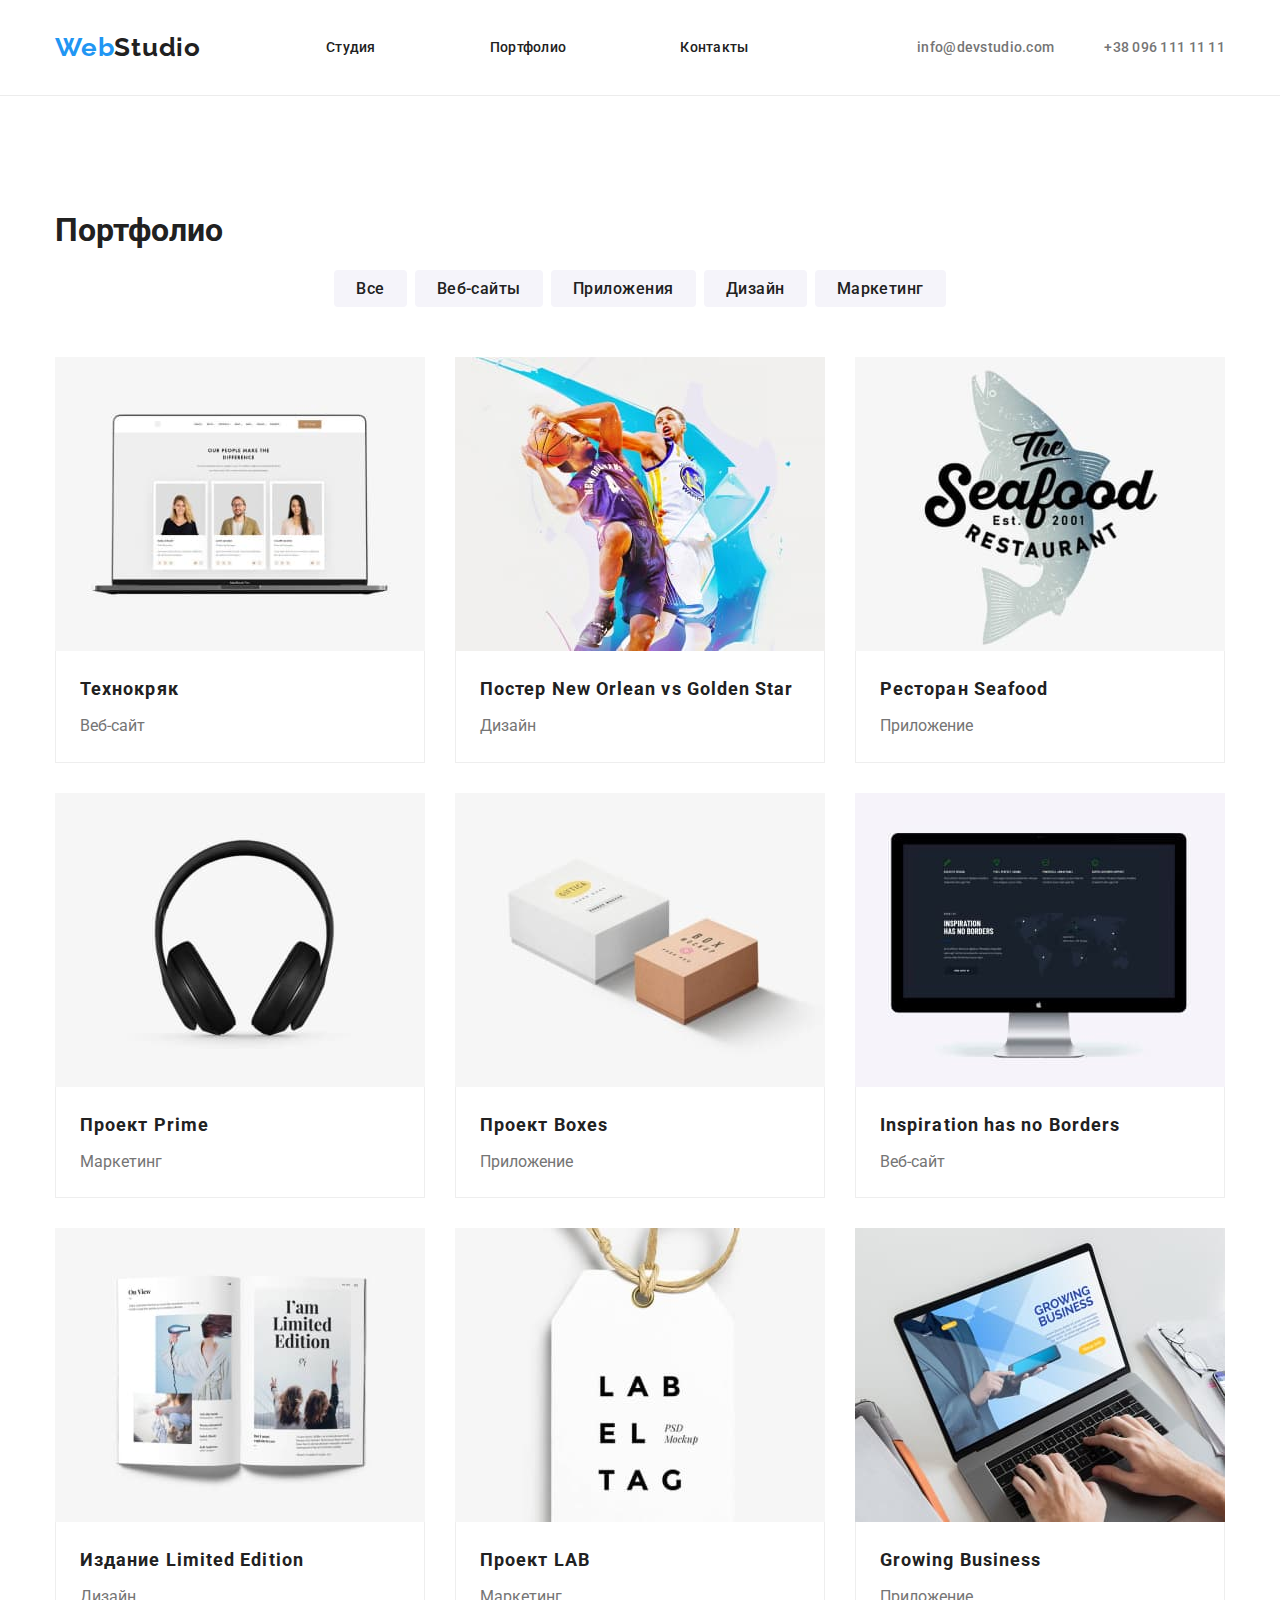
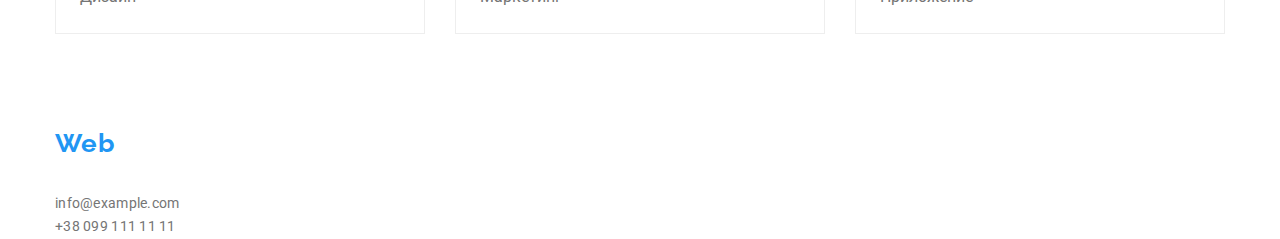
==== commit 2f9a7e6e: "." ====
--- a/portfolio.html
+++ b/portfolio.html
@@ -14,8 +14,8 @@
 
 <body>
   <!--Шапка сайта-->
-  <div class="container">
-    <header class="header">
+  <header class="header">
+    <div class="container main-link">
       <a href="./index.html" class="logo">Web<span class="logo-part">Studio</span></a>
       <nav>
         <ul class="site-nav list">
@@ -32,8 +32,8 @@
           <a href="tel:+380961111111" class="communication-first">+38 096 111 11 11</a>
         </li>
       </ul>
-    </header>
-  </div>
+    </div>
+  </header>
 
   <!--Портфолио-->
   <section class="section">
--- a/css/styles.css
+++ b/css/styles.css
@@ -23,9 +23,14 @@
 
 /* Шапка сайта */
 .header {
-  display: flex;
   align-items: center;
-  border: 1px solid #ECECEC;
+  padding-top: 32px;
+  padding-bottom: 32px;
+  border-bottom: 1px solid #ECECEC;
+}
+.main-link {
+  display: flex;
+  align-items: center;
 }
 
 .logo {
@@ -64,7 +69,7 @@
   font-size: 14px;
   line-height: 1.2;
   letter-spacing: 0.02em;
-  padding: 10px;
+  padding: 32px;
 }
 
 .nav-links:hover,
@@ -102,7 +107,8 @@
 /*Герой */
 .hero {
    text-align: center;
-   padding-bottom: 94px;
+   padding-top: 200px;
+   padding-bottom: 200px;
 }
 
 .hero-title {
@@ -189,7 +195,7 @@
   line-height: 1.9;
   letter-spacing: 0.03em;
   text-align: center;
-  margin-top: 30px;
+  margin-top: 0;
   margin-bottom: 10px;
 }
 .profession {
@@ -199,14 +205,20 @@
   letter-spacing: 0.03em;
   text-align: center;
   margin: 0;
-  margin-bottom: 30px;
 }
 .border{
   border-radius: 0px 0px 4px 4px;
- border: 1px solid #EEEEEE;
+  border: 1px solid #EEEEEE;
+  padding-top: 30px;
+  padding-bottom: 30px;
 }
 
 /* Футер */
+
+.footer {
+  padding-top: 60px;
+  padding-bottom: 60px;
+}
 
 .address {
   color:var(--secondary-text-color);
@@ -245,7 +257,7 @@
 .portfolio-border{
   border: 1px solid #EEEEEE;
   border-top: transparent;
-  padding-top: 10px;
+  padding: 20px 24px 20px 24px;
 }
 .filtr{
   display: flex;
@@ -285,19 +297,14 @@
   font-size: 18px;
   line-height: 2;
   letter-spacing: 0.06em;
-  margin-top: 20px;
-  margin-left: 24px;
-  margin-right: 24px;
   margin-bottom: 4px;
+  margin-top: 0;
 }
 .portfolio-item {
   color:var(--primary-text-color);
   font-size: 16px;
   line-height: 1.9;
-  margin-top: 0;
-  margin-left: 24px;
-  margin-right: 24px;
-  margin-bottom: 20px;
+  margin: 0;
 }
 .portfolio-link {
   text-decoration: none;
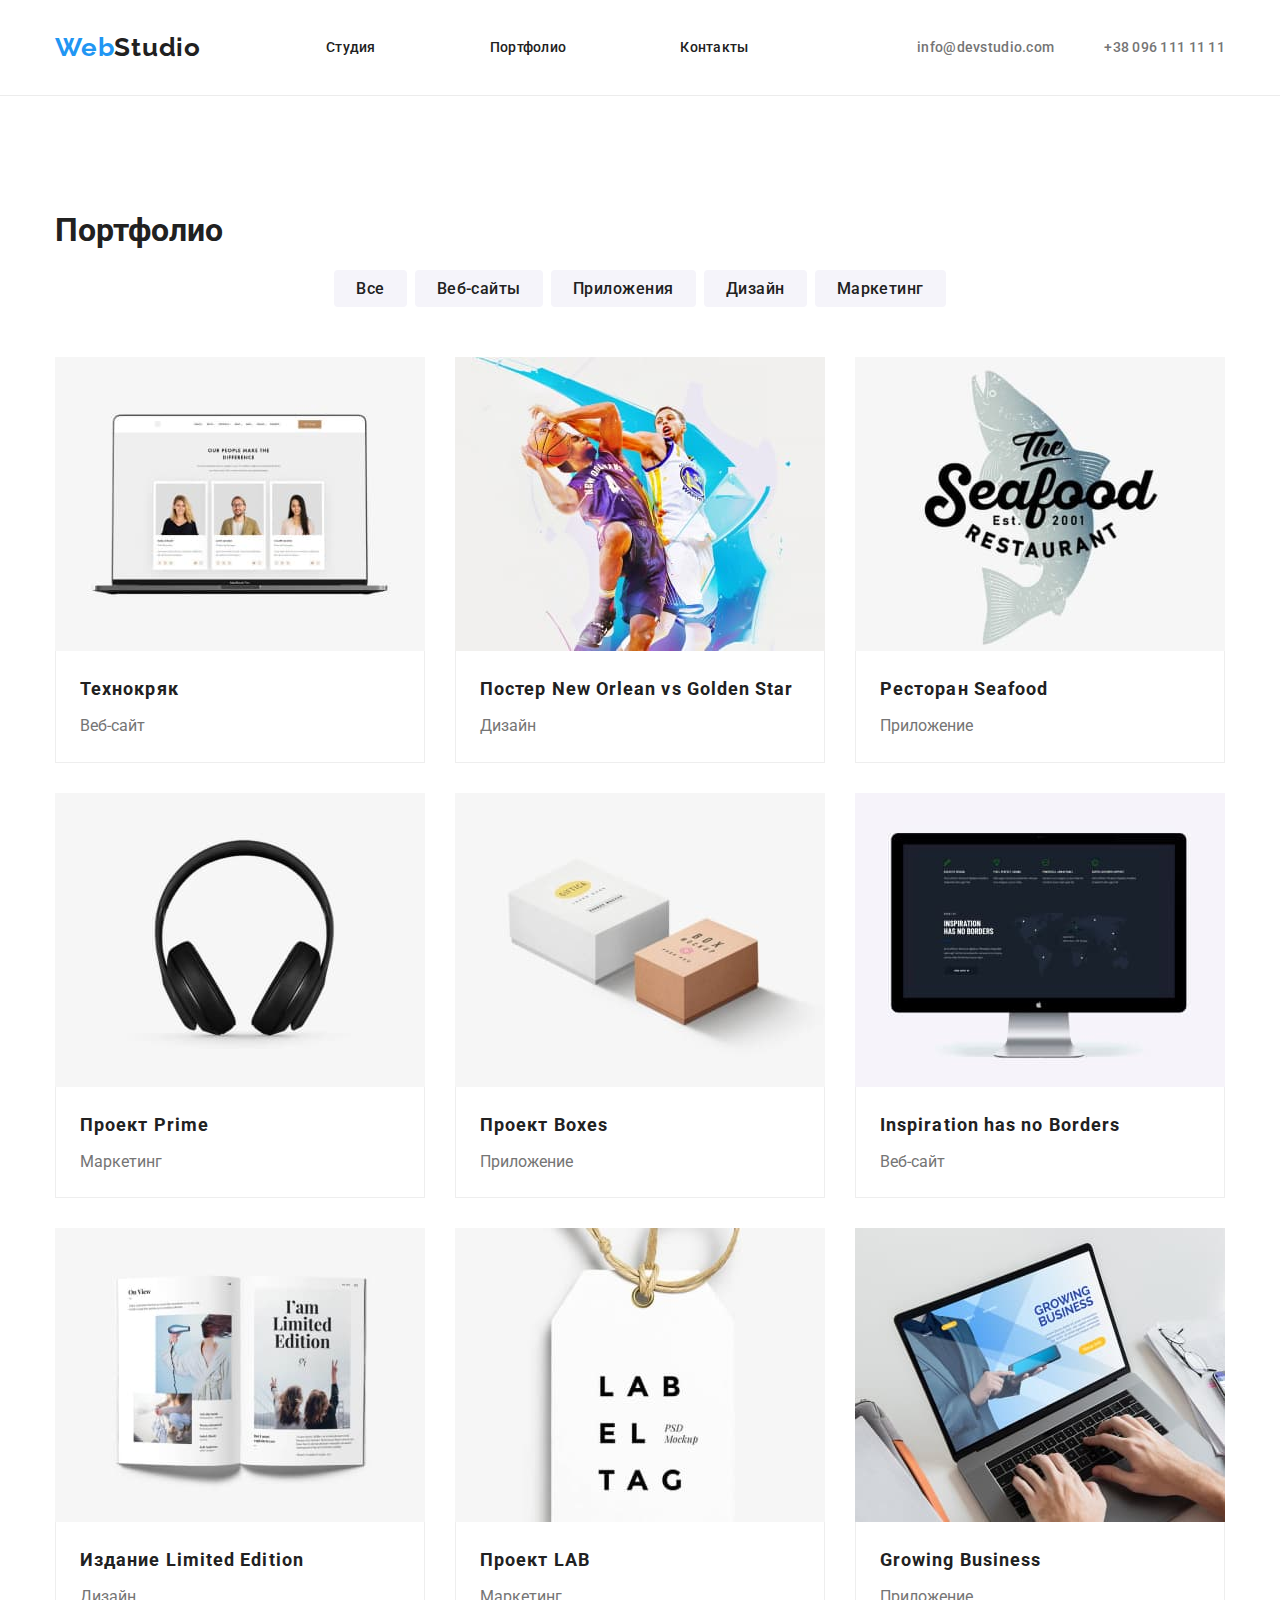
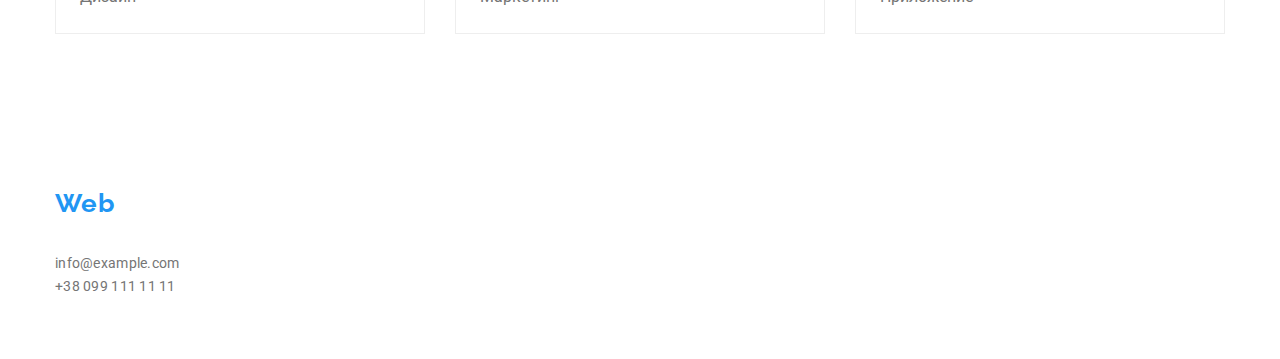
==== commit 3f5ba765: "Update portfolio.html" ====
--- a/portfolio.html
+++ b/portfolio.html
@@ -129,7 +129,7 @@
 
   <!--Футер-->
   <footer>
-    <div class="container">
+    <div class="container footer">
       <a href="./index.html" class="logo">Web<span class="logo-lower">Studio</span></a>
       <address class="address">г. Киев, пр-т Леси Украинки, 26</address>
       <ul>
